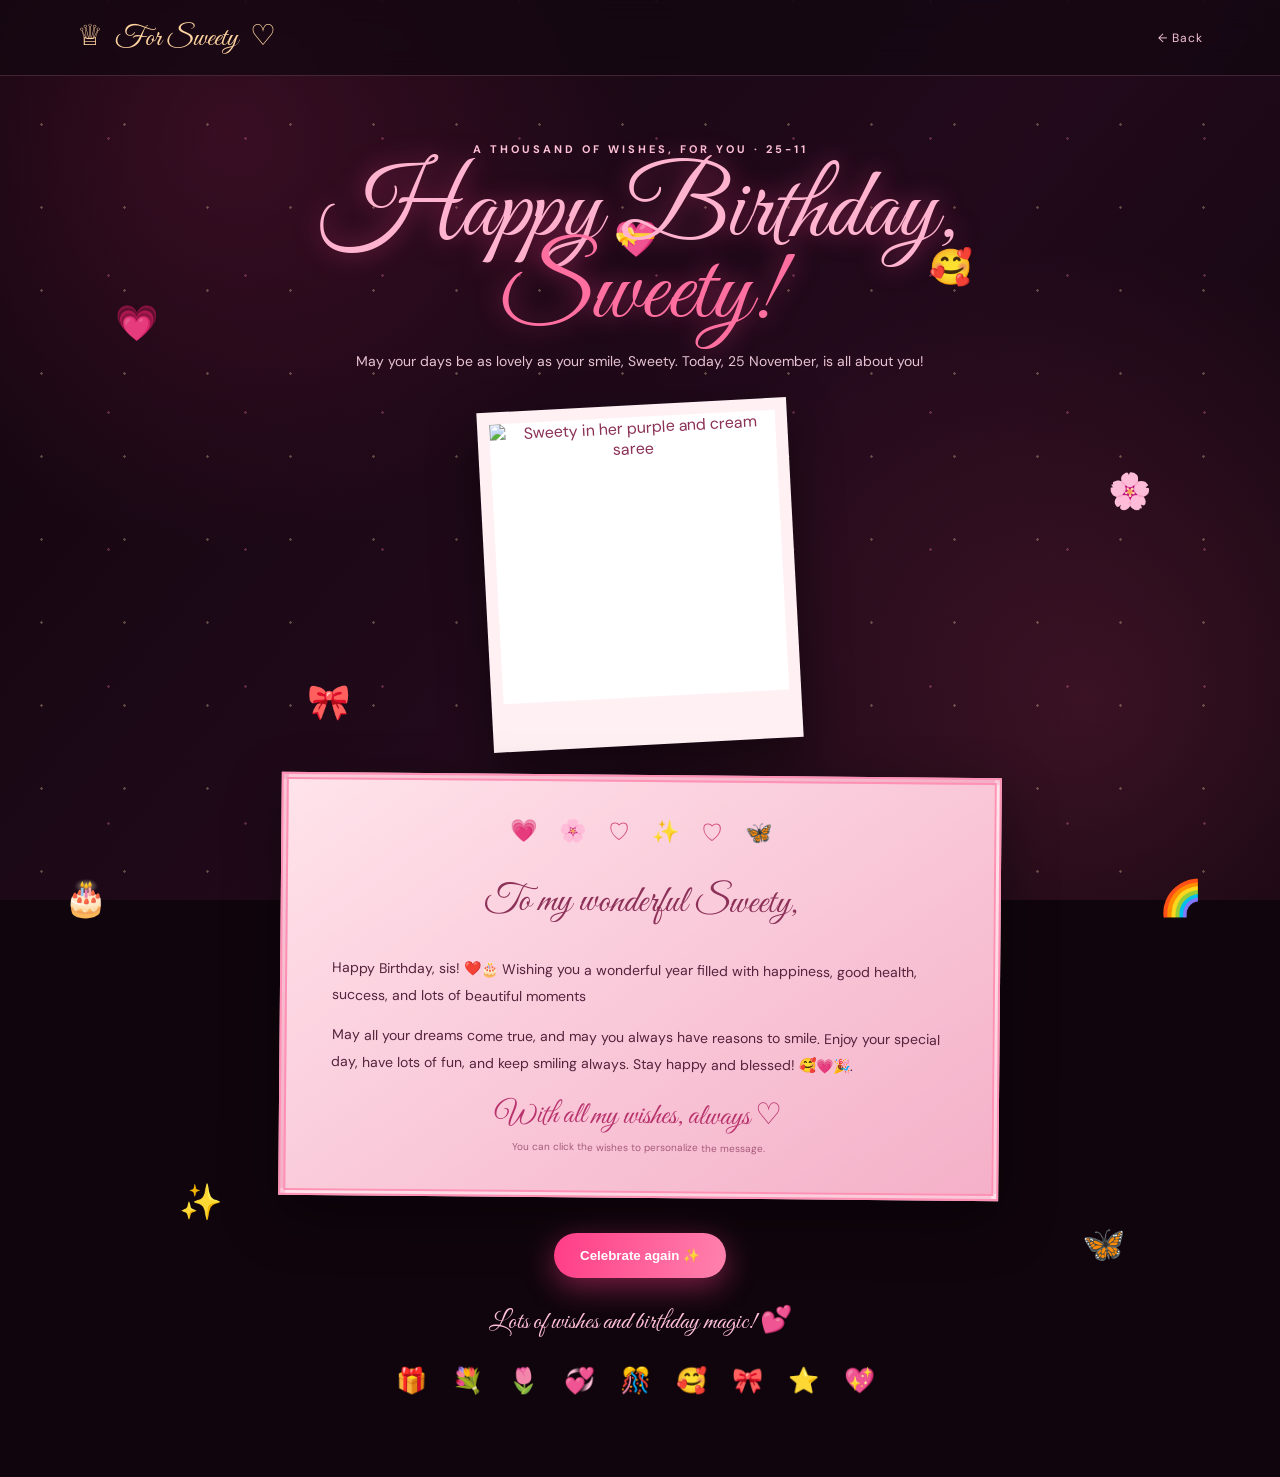
==== celebration.html @ 37b38eda "Add files via upload" ====
<!DOCTYPE html>
<html lang="en">
<head><meta charset="UTF-8"><meta name="viewport" content="width=device-width, initial-scale=1.0"><title>Birthday Wishes For You ♡</title><link rel="stylesheet" href="style.css"></head>
<body class="celebration-page">
<header class="nav"><a class="logo" href="index.html">♕ <span>For Sweety</span> ♡</a><a class="back-link" href="wishes.html">← Back</a></header>
<main class="celebration-wrap">
  <div class="floating-emoji e1">💗</div><div class="floating-emoji e2">🌸</div><div class="floating-emoji e3">✨</div><div class="floating-emoji e4">🦋</div><div class="floating-emoji e5">🎀</div><div class="floating-emoji e6">🥰</div><div class="floating-emoji e7">🎂</div><div class="floating-emoji e8">🌈</div><div class="floating-emoji e9">💝</div>
  <p class="eyebrow">A thousand of wishes,  for you · 25-11</p>
  <h1 class="page-title">Happy Birthday,<br><em> Sweety!</em></h1>
  <p class="sub-title">May your days be as lovely as your smile, Sweety. Today, 25 November, is all about you!</p>
  <div class="memory-frame" aria-label="Photo of Sweety">
    <img id="memoryImage" src="images/sweety.jpeg" alt="Sweety in her purple and cream saree" style="object-fit:contain;background:#fff;">
  </div>
  <article class="wish-card">
    <div class="card-hearts">💗　🌸　♡　✨　♡　🦋</div>
    <h2>To my wonderful Sweety,</h2>
    <p contenteditable="true">Happy Birthday, sis! ❤️🎂 Wishing you a wonderful year filled with happiness, good health, success, and lots of beautiful moments</p>
    <p contenteditable="true">May all your dreams come true, and may you always have reasons to smile. Enjoy your special day, have lots of fun, and keep smiling always. Stay happy and blessed! 🥰💗🎉.</p>
    <div class="signoff" contenteditable="true">With all my wishes, always ♡</div>
    <small class="edit-tip">You can click the wishes to personalize the message.</small>
  </article>
  <button class="celebrate-btn" id="celebrateBtn">Celebrate again ✨</button>
  <p class="footer-wish">Lots of wishes and birthday magic! 💕</p><div class="emoji-footer">🎁 💐 🌷 💞 🎊 🥰 🎀 ⭐ 💖</div>
</main>
<script src="script.js"></script></body></html>
---- style.css ----
@import url('https://fonts.googleapis.com/css2?family=DM+Sans:wght@400;500;600;700&family=Great+Vibes&display=swap');
*{box-sizing:border-box}html{scroll-behavior:smooth}body{margin:0;min-height:100vh;color:#fff1f6;font-family:'DM Sans',sans-serif;overflow-x:hidden;background:#10050d}body:before{content:"";position:fixed;inset:0;z-index:-2;background:radial-gradient(circle at 18% 15%,#6c183d66,transparent 32%),radial-gradient(circle at 85% 78%,#9b315544,transparent 35%),linear-gradient(130deg,#10050d,#220a1b 55%,#10050d)}body:after{content:"";position:fixed;inset:0;z-index:-1;pointer-events:none;opacity:.3;background-image:radial-gradient(#ffe1a8 1px,transparent 1.5px),radial-gradient(#ff7fb0 1px,transparent 1.5px);background-size:83px 83px,137px 137px;background-position:0 0,40px 70px}.nav{height:76px;padding:0 6%;display:flex;align-items:center;justify-content:space-between;border-bottom:1px solid #ff9fbd30;background:#130711b8;backdrop-filter:blur(14px)}.logo{font:29px 'Great Vibes';color:#ffd4a0;text-decoration:none}.logo span{margin:0 7px}.nav-tag,.back-link{font-size:12px;color:#f5c4d5;text-decoration:none;letter-spacing:1px}.home-hero{min-height:calc(100vh - 125px);padding:65px 9%;display:grid;grid-template-columns:1fr 1.1fr;align-items:center;gap:40px;position:relative}.eyebrow{text-transform:uppercase;letter-spacing:3px;font-size:11px;font-weight:700;color:#ffc1d7}.home-copy h1,.page-title{font:clamp(75px,9vw,130px)/.82 'Great Vibes';color:#ffb3ce;text-shadow:0 0 25px #ff438c88;margin:20px 0 26px}.home-copy h1 em,.page-title em{color:#ff6f9f;font-style:normal}.intro{max-width:430px;color:#f4d9e4;line-height:1.9;font-size:15px;margin-bottom:32px}.enter-btn,.blow-btn,.celebrate-btn{display:inline-flex;align-items:center;justify-content:center;gap:18px;border:0;border-radius:50px;padding:15px 26px;background:linear-gradient(100deg,#ff3d87,#ff82ad);color:white;text-decoration:none;font-weight:700;box-shadow:0 9px 30px #ff3e8870;cursor:pointer;transition:.25s}.enter-btn:hover,.blow-btn:hover,.celebrate-btn:hover{transform:translateY(-4px);box-shadow:0 13px 38px #ff3e8899}.tiny-note{font-size:11px;color:#c995aa;margin-top:20px}.hero-art{height:480px;display:flex;align-items:center;justify-content:center;position:relative;perspective:900px}.glow-heart{position:absolute;top:0;font:340px 'DM Sans';color:#ffb75c42;text-shadow:0 0 40px #ffb75c;transform:rotate(-8deg)}.hero-cake{position:relative;width:340px;height:260px;margin-top:100px;transform:rotateX(7deg);filter:drop-shadow(0 25px 24px #ff657344)}.hero-cakebody{position:absolute;bottom:18px;left:15px;width:310px;height:165px;border-radius:22px 22px 38px 38px;background:linear-gradient(100deg,#ed8fa1,#ffe1db 48%,#ed8da4);border:3px solid #ffc4c7;display:flex;align-items:center;justify-content:center;text-align:center;color:#541b35;font:38px 'Great Vibes';box-shadow:inset -15px 0 25px #b94b6a22}.hero-icing{position:absolute;z-index:2;top:58px;left:15px;width:310px;height:70px;border-radius:50%;background:linear-gradient(#ffe5df,#f5a4b3);border-bottom:8px dotted #fff0e5}.hero-plate{position:absolute;bottom:3px;width:340px;height:25px;border-radius:50%;background:linear-gradient(#ffe4dc,#c86f83);box-shadow:0 10px 25px #ffb45c66}.hero-candles,.hero-flames{position:absolute;z-index:4;top:0;left:92px;display:flex;gap:45px}.hero-candles i{height:65px;width:13px;border-radius:4px;background:repeating-linear-gradient(135deg,#fff 0 8px,#ff709e 8px 15px)}.hero-flames{top:-19px;z-index:5}.hero-flames b{width:13px;height:20px;background:#ffd36b;border-radius:80% 10% 80% 10%;transform:rotate(45deg);box-shadow:0 0 20px #ffb344}.rose{position:absolute;color:#ff6398;font-size:70px;text-shadow:0 0 20px #ff4f8e}.rose-a{left:8%;bottom:18%}.rose-b{right:7%;bottom:23%;font-size:48px}.art-caption{position:absolute;bottom:15px;color:#f6b8ce;font-size:12px;letter-spacing:2px}.sparkle{position:absolute;color:#ffc1d7;font-size:34px;animation:twinkle 2s infinite alternate}.s1{top:14%;left:47%}.s2{top:26%;right:8%}.s3{bottom:17%;left:5%}footer{text-align:center;padding:22px;color:#bd8ba2;font-size:12px}footer span{color:#ff649a}.wish-wrap,.celebration-wrap{min-height:calc(100vh - 76px);padding:55px 20px 80px;text-align:center;position:relative;overflow:hidden}.page-title{font-size:clamp(65px,8vw,100px);margin:16px 0}.sub-title{color:#e8c4d3;font-size:14px}.cake-stage{width:330px;height:285px;margin:10px auto 5px;position:relative;perspective:900px;transform-style:preserve-3d;filter:drop-shadow(0 25px 25px #0005)}.cake-shadow{position:absolute;bottom:22px;left:10px;width:310px;height:40px;border-radius:50%;background:#ff6b9a30;filter:blur(10px)}.cake-side{position:absolute;bottom:38px;left:35px;width:260px;height:135px;border-radius:12px 12px 34px 34px;background:linear-gradient(90deg,#d96d88,#ffe0d9 38%,#f6a3b2 78%,#b94e70);border:3px solid #ffd0ce;box-shadow:inset -18px 0 25px #9d315222;transform:rotateX(-4deg);display:flex;align-items:center;justify-content:center;flex-direction:column;color:#64203e;font-size:12px;letter-spacing:3px}.cake-side b{font:42px 'Great Vibes';margin-top:8px}.cake-top{position:absolute;z-index:2;top:77px;left:35px;width:260px;height:75px;border-radius:50%;background:linear-gradient(145deg,#fff0e7,#f5a9b7);border:3px solid #ffd0ce;box-shadow:inset 0 -9px 10px #dc789455}.cake-drip{position:absolute;z-index:3;top:120px;left:42px;width:246px;height:33px;border-radius:0 0 20px 20px;background:radial-gradient(ellipse at 10% 0,#ffb5c7 0 15px,transparent 16px),radial-gradient(ellipse at 35% 0,#ffb5c7 0 20px,transparent 21px),radial-gradient(ellipse at 65% 0,#ffb5c7 0 14px,transparent 15px),radial-gradient(ellipse at 90% 0,#ffb5c7 0 18px,transparent 19px)}.cake-base{position:absolute;bottom:25px;left:18px;width:294px;height:27px;border-radius:50%;background:linear-gradient(#fff1e5,#ce758a);box-shadow:0 8px 18px #ffb1c144}.candle-stick{position:absolute;z-index:5;top:22px;left:158px;width:14px;height:66px;border-radius:4px;background:repeating-linear-gradient(135deg,#fff 0 9px,#ff6f9d 9px 17px);box-shadow:0 0 10px #fff5}.candle-flame{position:absolute;z-index:6;top:0;left:157px;width:16px;height:24px;border-radius:80% 10% 80% 10%;transform:rotate(45deg);background:#ffd36b;box-shadow:0 0 18px 6px #ffb74388;animation:flicker .55s infinite alternate}.cake-spark{position:absolute;color:#ffb6d0;font-size:30px;animation:twinkle 1.5s infinite alternate}.spark-a{left:5px;top:80px}.spark-b{right:5px;top:120px}.blow-btn{margin-top:5px}.hint{color:#c99caf;font-size:12px}.reveal-panel{max-width:530px;margin:25px auto 0;padding:26px;border:1px solid #ff9bbb88;border-radius:24px;background:#321024cc;box-shadow:0 15px 50px #0005;opacity:0;transform:translateY(22px) scale(.96);pointer-events:none;transition:.6s}.reveal-panel.show{opacity:1;transform:translateY(0) scale(1);pointer-events:auto}.reveal-emoji{font-size:26px;letter-spacing:5px}.reveal-panel h2{font:42px 'Great Vibes';color:#ffb6d0;margin:12px}.reveal-panel p{color:#f0d3df;line-height:1.7;font-size:14px}.reveal-panel .enter-btn{margin-top:10px}.memory-frame{width:min(310px,85vw);height:340px;margin:35px auto 30px;padding:12px 12px 48px;display:flex;align-items:center;justify-content:center;background:#fff0f4;color:#8b3156;box-shadow:0 20px 50px #0007;transform:rotate(-3deg);cursor:pointer;position:relative;transition:.3s}.memory-frame:hover{transform:rotate(0) translateY(-5px)}.memory-frame input{display:none}.memory-frame img{width:100%;height:100%;object-fit:cover}.memory-frame span{display:flex;flex-direction:column;gap:10px}.memory-frame span b{font:70px 'Great Vibes'}.memory-frame span strong{font-size:14px}.memory-frame span small{font-size:11px}.wish-card{max-width:720px;margin:0 auto;padding:35px 45px;background:linear-gradient(145deg,#ffe3eb,#f4b0c8);color:#55233c;border:7px double #ff91b5;box-shadow:0 20px 55px #0006;transform:rotate(.5deg)}.card-hearts{color:#cf4d7e;font-size:22px}.wish-card h2{font:38px 'Great Vibes';color:#8d3158}.wish-card p{font-size:14px;line-height:1.9;text-align:left;outline:none}.wish-card p:focus,.signoff:focus{background:#fff7fa88;border-radius:6px}.signoff{font:30px 'Great Vibes';color:#b8326c;outline:none;margin-top:18px}.edit-tip{font-size:10px;color:#a65b7a}.celebrate-btn{margin:35px auto 0}.footer-wish{color:#ffc0d5;font:26px 'Great Vibes'}.floating-emoji{position:absolute;font-size:35px;animation:float 4s ease-in-out infinite}.e1{left:9%;top:16%}.e2{right:10%;top:28%;animation-delay:.8s}.e3{left:14%;bottom:18%;animation-delay:1.2s}.e4{right:12%;bottom:15%;animation-delay:1.8s}@keyframes flicker{to{transform:rotate(53deg) scale(.9);filter:brightness(1.2)}}@keyframes twinkle{to{opacity:.35;transform:scale(.75) rotate(15deg)}}@keyframes float{50%{transform:translateY(-20px) rotate(12deg)}}@media(max-width:700px){.nav{height:66px;padding:0 5%}.logo{font-size:23px}.nav-tag{display:none}.home-hero{grid-template-columns:1fr;padding:55px 8% 35px;text-align:center}.intro{margin-left:auto;margin-right:auto}.hero-art{height:380px;transform:scale(.85);margin-top:-20px}.home-copy h1{font-size:90px}.cake-stage{transform:scale(.88);transform-origin:top center;margin-bottom:-20px}.wish-wrap,.celebration-wrap{padding-top:45px}.wish-card{padding:27px 22px}.wish-card p{text-align:center}.floating-emoji{font-size:25px}.e1{left:3%}.e2{right:3%}}
/* Extra animated birthday emojis */
.emoji-rain{position:absolute;inset:0;overflow:hidden;pointer-events:none;z-index:0}
.emoji-rain span{position:absolute;top:-12%;font-size:clamp(19px,2.5vw,31px);opacity:.7;filter:drop-shadow(0 0 9px #ff76aa88);animation:emojiFall 13s linear infinite}
.emoji-rain span:nth-child(1){left:5%;animation-delay:-2s}.emoji-rain span:nth-child(2){left:16%;animation-delay:-9s;animation-duration:16s}.emoji-rain span:nth-child(3){left:29%;animation-delay:-5s;animation-duration:14s}.emoji-rain span:nth-child(4){left:42%;animation-delay:-11s;animation-duration:18s}.emoji-rain span:nth-child(5){left:57%;animation-delay:-4s;animation-duration:15s}.emoji-rain span:nth-child(6){left:69%;animation-delay:-8s;animation-duration:17s}.emoji-rain span:nth-child(7){left:81%;animation-delay:-1s;animation-duration:14s}.emoji-rain span:nth-child(8){left:93%;animation-delay:-7s;animation-duration:16s}.emoji-rain span:nth-child(9){left:36%;animation-delay:-13s;animation-duration:19s}.emoji-rain span:nth-child(10){left:75%;animation-delay:-10s;animation-duration:15s}
@keyframes emojiFall{0%{transform:translateY(-5vh) rotate(0);opacity:0}12%{opacity:.72}88%{opacity:.65}100%{transform:translateY(115vh) rotate(300deg);opacity:0}}
.e5{left:24%;top:43%;animation-delay:.4s}.e6{right:24%;top:12%;animation-delay:1.5s}.e7{left:5%;top:57%;animation-delay:2s}.e8{right:6%;top:57%;animation-delay:2.4s}.e9{left:48%;top:10%;animation-delay:1s}.emoji-footer{font-size:25px;letter-spacing:9px;margin-top:15px;animation:twinkle 2s infinite alternate}
@media(max-width:700px){.emoji-rain span{font-size:19px;opacity:.55}.e5,.e6,.e7,.e8,.e9{font-size:23px}}

/* Personal birthday name and date label */
.birthday-date{display:inline-block;margin:2px 0 8px;padding:9px 16px;border:1px solid #ff9fbd88;border-radius:30px;background:linear-gradient(100deg,#57203d99,#9b315566);color:#ffe0eb;font-size:11px;font-weight:700;letter-spacing:1.5px;box-shadow:0 0 22px #ff4f8e33}
.home-copy,.wish-wrap,.celebration-wrap{isolation:isolate}
.home-copy{position:relative;z-index:1}
.wish-wrap> :not(.emoji-rain),.celebration-wrap> :not(.floating-emoji){position:relative;z-index:1}
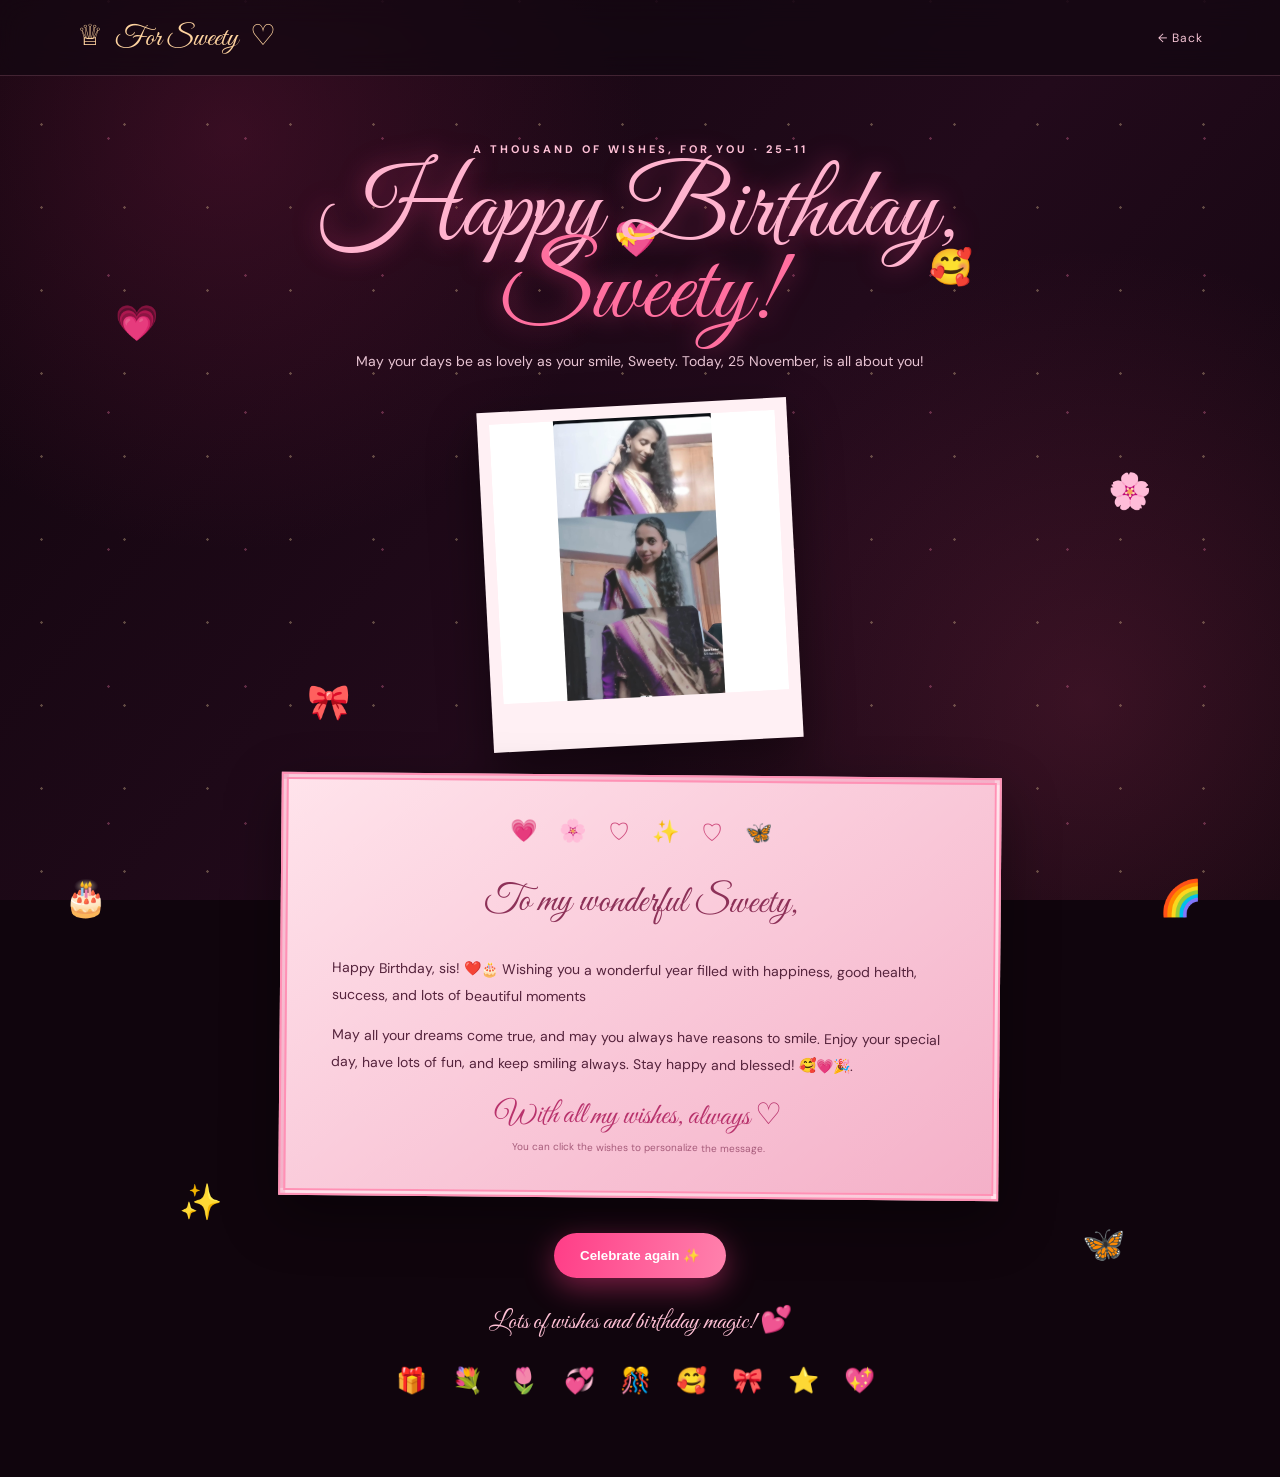
==== commit 280a9a95: "Update image source path in celebration.html" ====
--- a/celebration.html
+++ b/celebration.html
@@ -9,7 +9,7 @@
   <h1 class="page-title">Happy Birthday,<br><em> Sweety!</em></h1>
   <p class="sub-title">May your days be as lovely as your smile, Sweety. Today, 25 November, is all about you!</p>
   <div class="memory-frame" aria-label="Photo of Sweety">
-    <img id="memoryImage" src="images/sweety.jpeg" alt="Sweety in her purple and cream saree" style="object-fit:contain;background:#fff;">
+   <img id="memoryImage" src="sweety.jpeg" alt="Sweety in her purple and cream saree" style="object-fit:contain;background:#fff;">
   </div>
   <article class="wish-card">
     <div class="card-hearts">💗　🌸　♡　✨　♡　🦋</div>
@@ -22,4 +22,4 @@
   <button class="celebrate-btn" id="celebrateBtn">Celebrate again ✨</button>
   <p class="footer-wish">Lots of wishes and birthday magic! 💕</p><div class="emoji-footer">🎁 💐 🌷 💞 🎊 🥰 🎀 ⭐ 💖</div>
 </main>
-<script src="script.js"></script></body></html>+<script src="script.js"></script></body></html>
